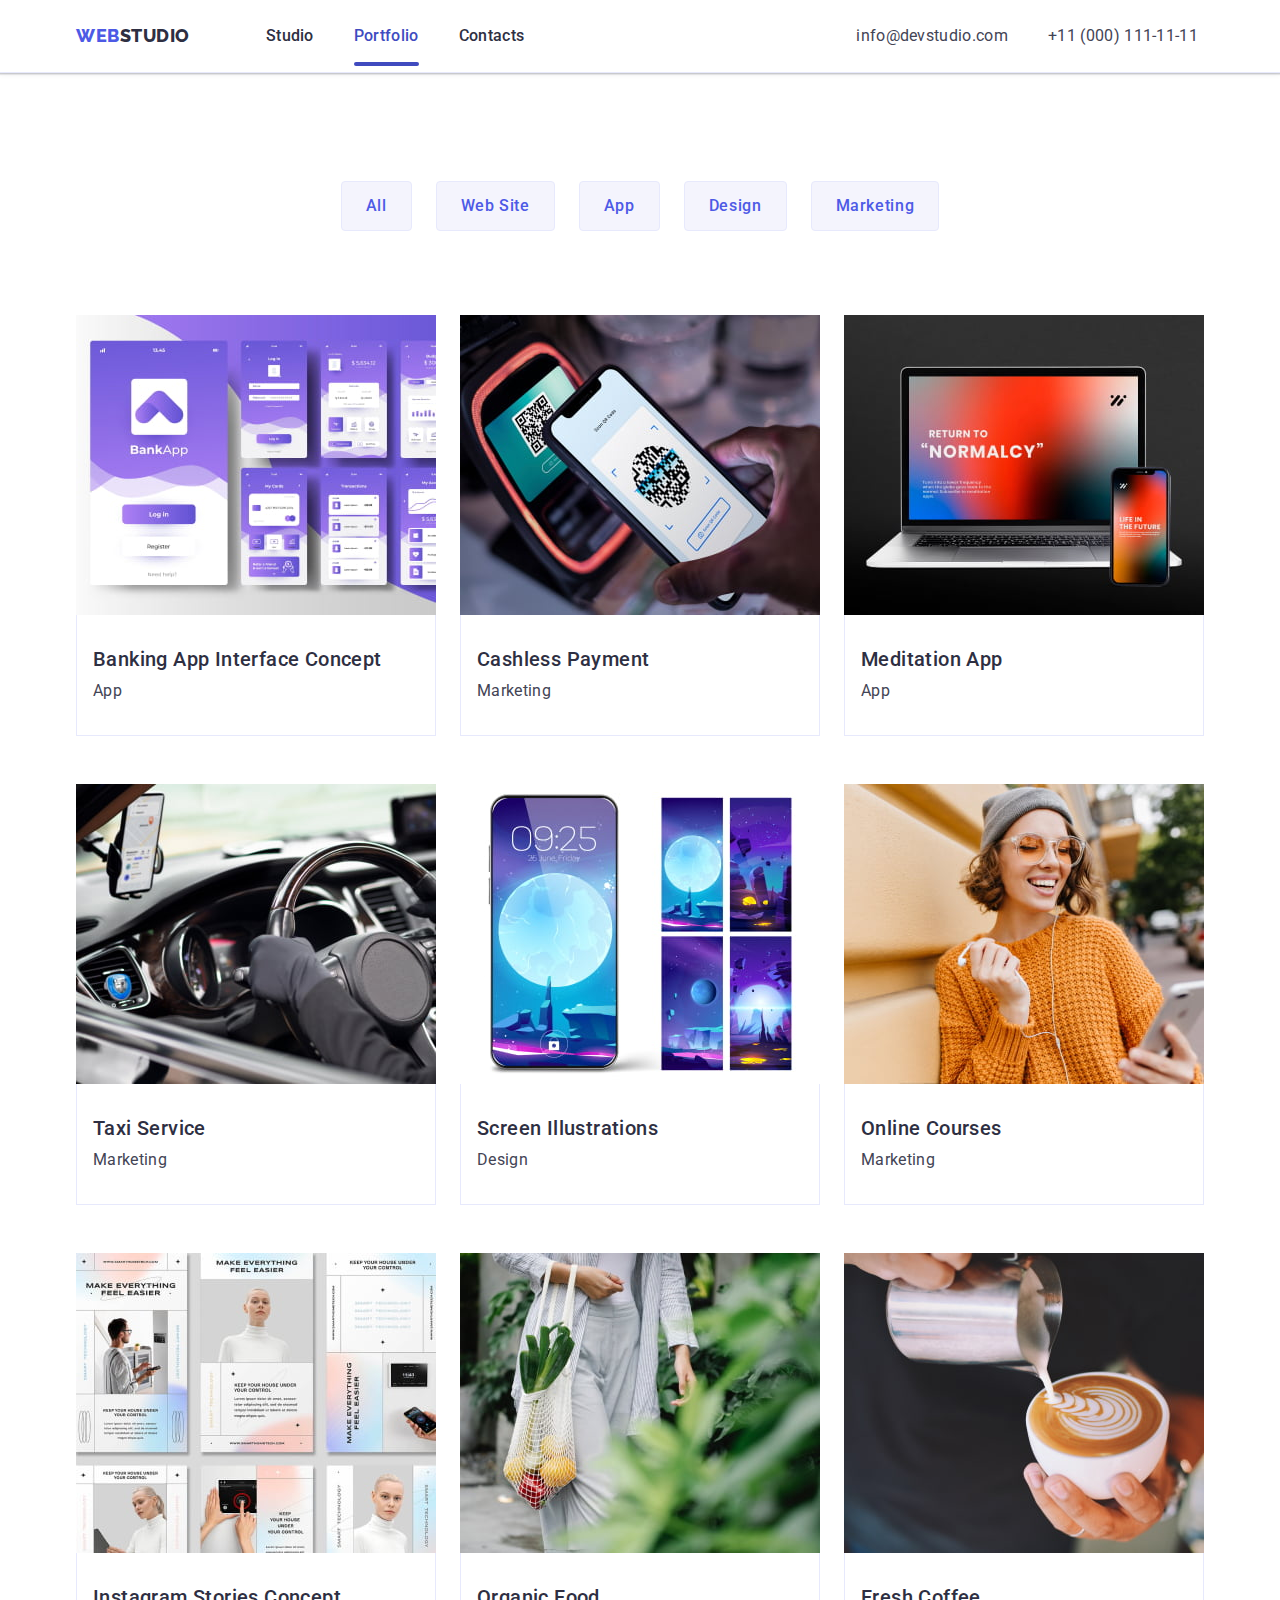
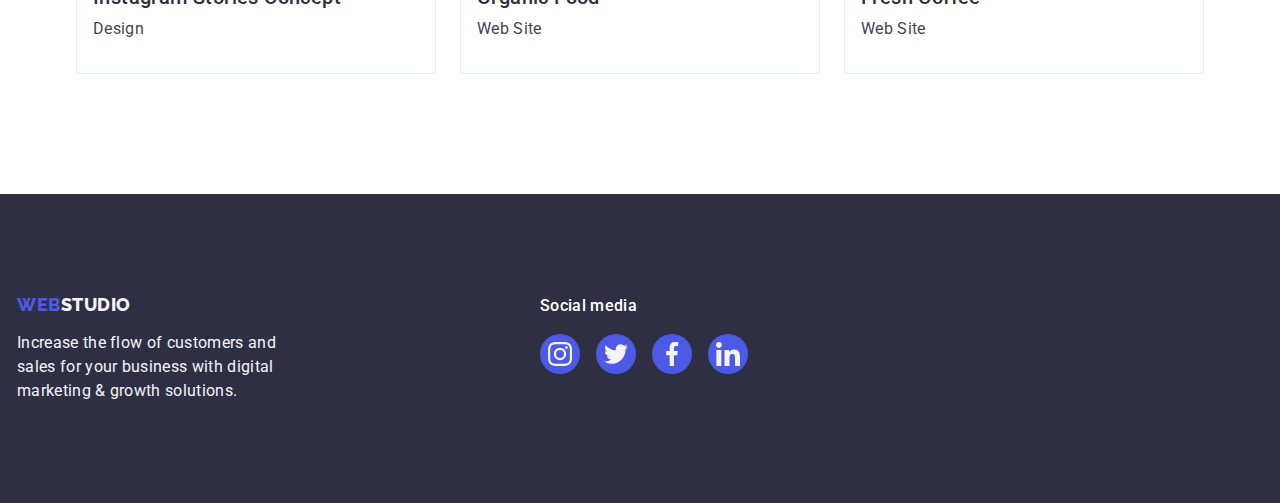
==== portfolio.html @ 09e92804 "Initial commit" ====
<!DOCTYPE html>
<html lang="en">
<head>
    <meta charset="UTF-8">
    <meta name="viewport" content="width=device-width, initial-scale=1.0">
    <meta name="viewport" content="width=<device-width>, initial-scale=1.0">
    <meta name="description" content="Portfolio" />
    <title>Web Studio</title>
    <!--Fonts-->
    <link rel="preconnect" href="https://fonts.googleapis.com">
    <link rel="preconnect" href="https://fonts.gstatic.com" crossorigin>
    <link
        href="https://fonts.googleapis.com/css2?family=Montserrat:wght@400;600&family=Raleway:wght@800&family=Roboto:wght@400;500;700;900&display=swap"
        rel="stylesheet" />
        <!--Normalize-->
        <link rel="stylesheet" href="https://cdnjs.cloudflare.com/ajax/libs/modern-normalize/2.0.0/modern-normalize.min.css" />
        <!--Custom styles-->
    <link rel="stylesheet" href="./css/styles.css" />
</head>
<body class="body">
    <div class="page-container">
        <header class="header">
            <div class="header-container container">
                <nav class="header-nav">
                    <a href="./index.html" class="logo link">Web<span class="studio">Studio</span></a>
                    <ul class="list header-link">
                        <li>
                            <a href="./index.html" class="nav-link link">Studio</a>
                        </li>
                        <li>
                            <a href="./portfolio.html" class="nav-link link active current">Portfolio</a>
                        </li>
                        <li>
                            <a href="" class="nav-link link">Contacts</a>
                        </li>
                    </ul>
                </nav>
                <address class="address">
                    <ul class="header-address list">
                        <li>
                            <a href="mailto:info@devstudio.com" class="address-link link">info@devstudio.com</a>
                        </li>
                        <li>
                            <a href="tel:+110001111111" class="address-link link">+11 (000) 111-11-11</a>
                        </li>
                    </ul>
                </address>
            </div>
        </header>
        <main>
            <!--Portfolio page-->
            <section class="portfolio-section">
                <div class="container">
                    <h1 class="visually-hidden">Portfolio page</h1>
                    <ul class="list prt-btn">
                        <li class="portfolio-btn-li">
                            <button type="button" class="portfolio-btn">All</button>
                        </li>
                        <li class="portfolio-btn-li">
                            <button type="button" class="portfolio-btn">Web Site</button>
                        </li>
                        <li class="portfolio-btn-li">
                            <button type="button" class="portfolio-btn">App</button>
                        </li>
                        <li class="portfolio-btn-li">
                            <button type="button" class="portfolio-btn">Design</button>
                        </li>
                        <li class="portfolio-btn-li">
                            <button type="button" class="portfolio-btn">Marketing</button>
                        </li>
                    </ul>
                    <!--Row 1-->
                    <ul class="list card">
                        <li class="card-li">
                            <a href="" class="link card-link">
                                <div class="box">
                                    <img src="./images/page-2/img-1.jpg" alt="App's interface" width="360" height="300" />
                                    <p class="overlay overlay-text">
                                            14 Stylish and User-Friendly App Design Concepts · Task Manager App · Calorie Tracker App ·
                                            Exotic Fruit
                                            Ecommerce App ·
                                            Cloud Storage App</p>
                                </div>
                                <div class="container-portfolio">
                                    <h2 class="general-section-title app-title">Banking App Interface Concept</h2>
                                    <p class="section-text">App</p>
                                </div>
                            </a>
                        </li>
                        <li class="card-li">
                            <a href="" class="link card-link">
                                <div class="box">
                                    <img class="overlay-card" src="./images/page-2/img-2.jpg" alt="Phone payment" width="360" height="300" />
                                    <p class="overlay overlay-text">
                                        14 Stylish and User-Friendly App Design Concepts · Task Manager App · Calorie Tracker App ·
                                        Exotic Fruit
                                        Ecommerce App ·
                                        Cloud Storage App</p>
                                </div>
                                <div class="container-portfolio">
                                    <h2 class="general-section-title app-title">Cashless Payment</h2>
                                    <p class="section-text">Marketing</p>
                                </div>
                            </a>
                        </li>
                        <li class="card-li">
                            <a href="" class="link card-link">
                                <div class="box">
                                    <img src="./images/page-2/img-3.jpg" alt="Laptop and phone" width="360" height="300" />
                                    <p class="overlay overlay-text">
                                        14 Stylish and User-Friendly App Design Concepts · Task Manager App · Calorie Tracker App ·
                                        Exotic Fruit
                                        Ecommerce App ·
                                        Cloud Storage App</p>
                                </div>
                                <div class="container-portfolio">
                                    <h2 class="general-section-title app-title">Meditation App</h2>
                                    <p class="section-text">App</p>
                                </div>
                            </a>
                        </li>
                        <!--Row 2-->
                        <li class="card-li">
                            <a href="" class="link card-link">
                                <div class="box">
                                    <img src="./images/page-2/img-4.jpg" alt="Vehicle interior" width="360" height="300" />
                                    <p class="overlay overlay-text">
                                        14 Stylish and User-Friendly App Design Concepts · Task Manager App · Calorie Tracker App ·
                                        Exotic Fruit
                                        Ecommerce App ·
                                        Cloud Storage App</p>
                                </div>
                                <div class="container-portfolio">
                                    <h2 class="general-section-title app-title">Taxi Service</h2>
                                    <p class="section-text">Marketing</p>
                                </div>
                            </a>
                        </li>
                        <li class="card-li">
                            <a href="" class="link card-link">
                                <div class="box">
                                    <img src="./images/page-2/img-5.jpg" alt="Different illustrations in the phone" width="360" height="300" />
                                    <p class="overlay overlay-text">
                                        14 Stylish and User-Friendly App Design Concepts · Task Manager App · Calorie Tracker App ·
                                        Exotic Fruit
                                        Ecommerce App ·
                                        Cloud Storage App</p>
                                </div>
                                <div class="container-portfolio">
                                    <h2 class="general-section-title app-title">Screen Illustrations</h2>
                                    <p class="section-text">Design</p>
                                </div>
                            </a>
                        </li>
                        <li class="card-li">
                            <a href="" class="link card-link">
                                <div class="box">
                                    <img src="./images/page-2/img-6.jpg" alt="The girl in headphones" width="360" height="300" />
                                    <p class="overlay overlay-text">
                                        14 Stylish and User-Friendly App Design Concepts · Task Manager App · Calorie Tracker App ·
                                        Exotic Fruit
                                        Ecommerce App ·
                                        Cloud Storage App</p>
                                </div>
                                <div class="container-portfolio">
                                    <h2 class="general-section-title app-title">Online Courses</h2>
                                    <p class="section-text">Marketing</p>
                                </div>
                            </a>
                        </li>
                        <!--Row 3-->
                        <li class="card-li">
                            <a href="" class="link card-link">
                                <div class="box">
                                    <img src="./images/page-2/img-7.jpg" alt="Different layouts" width="360" height="300" />
                                    <p class="overlay overlay-text">
                                        14 Stylish and User-Friendly App Design Concepts · Task Manager App · Calorie Tracker App ·
                                        Exotic Fruit
                                        Ecommerce App ·
                                        Cloud Storage App</p>
                                </div>
                                <div class="container-portfolio">
                                    <h2 class="general-section-title app-title">Instagram Stories Concept</h2>
                                    <p class="section-text">Design</p>
                                </div>
                            </a>
                        </li>
                        <li class="card-li">
                            <a href="" class="link card-link">
                                <div class="box">
                                    <img src="./images/page-2/img-8.jpg" alt="The person with a bag  of fruits and vegetables" width="360" height="300" />
                                    <p class="overlay overlay-text">
                                        14 Stylish and User-Friendly App Design Concepts · Task Manager App · Calorie Tracker App ·
                                        Exotic Fruit
                                        Ecommerce App ·
                                        Cloud Storage App</p>
                                </div>
                                <div class="container-portfolio">
                                    <h2 class="general-section-title app-title">Organic Food</h2>
                                    <p class="section-text">Web Site</p>
                                </div>
                            </a>
                        </li>
                        <li class="card-li">
                            <a href="" class="link card-link">
                                <div class="box">
                                    <img src="./images/page-2/img-9.jpg" alt="Barista is making coffee" width="360" height="300" />
                                    <p class="overlay overlay-text">
                                        14 Stylish and User-Friendly App Design Concepts · Task Manager App · Calorie Tracker App ·
                                        Exotic Fruit
                                        Ecommerce App ·
                                        Cloud Storage App</p>
                                </div>
                                <div class="container-portfolio">
                                    <h2 class="general-section-title app-title">Fresh Coffee</h2>
                                    <p class="section-text">Web Site</p>
                                </div>
                            </a>
                        </li>
                    </ul>
                </div>
            </section>
        </main>
        <footer class="footer">
            <div class="footer-container container">
                <div class="footer-logo-text">
                    <a href="./index.html" class="logo link footer-link">Web<span class="studio-down">Studio</span></a>
                    <p class="footer-paragraph">
                        Increase the flow of customers and sales for your business with digital marketing & growth solutions.
                    </p>
                </div>
                <div class="footer-icons-container container">
                    <p class="footer-subtitle">Social media</p>
                    <ul class="footer-social-icons">
                        <li class="footer-icon-li">
                            <a class="footer-icon-link link" href="">
                                <svg class="footer-svg" width="24" height="24">
                                    <use href="./images/icons.svg#icon-instagram"></use>
                                </svg>
                            </a>
                        </li>
                        <li class="footer-icon-li">
                            <a class="footer-icon-link link" href="">
                                <svg class="footer-svg" width="24" height="24">
                                    <use href="./images/icons.svg#icon-twitter"></use>
                                </svg>
                            </a>
                        </li>
                        <li class="footer-icon-li">
                            <a class="footer-icon-link link" href="">
                                <svg class="footer-svg" width="24" height="24">
                                    <use href="./images/icons.svg#icon-facebook"></use>
                                </svg>
                            </a>
                        </li>
                        <li class="footer-icon-li">
                            <a class="footer-icon-link link" href="">
                                <svg class="footer-svg" width="24" height="24">
                                    <use href="./images/icons.svg#icon-linkedin"></use>
                                </svg>
                            </a>
                        </li>
                    </ul>
                </div>
            </div>
        </footer>
    </div>
</body>
</html>
---- css/styles.css ----
*,
*::before,
*::after {
    box-sizing: border-box;
}

:root {
    --main-dark-cl: #434455;
    --main-logo-cl: #4D5AE5;
    --logo-up-nav-cl: #2E2F42;
    --logo-down-cl: #F4F4FD;
    --active-link-cl: #404BBF;
    --main-background-cl: #FFFFFF;
    --border-clr: #E7E9FC;
    --shadow-cl: rgba(0, 0, 0, 0.15);
    --main-grey-cl: #8E8F99;
    --green-blue-cl: #31d0aa;
    --add-white-cl: #FCFCFC;
    }

body {
    background-color: var(--main-background-cl);
    color: var(--main-dark-cl);
    font-family: 'Roboto', sans-serif;
}

h1,
h2,
h3,
h4,
h5,
h6,
p {
    margin: 0;
}

ul,
ol {
    list-style: none;
    margin: 0;
    padding: 0;
}

a {
    color: currentColor;
    text-decoration: none;
}

button {
    font-family: inherit;
    cursor: pointer;
    font-weight: 500;
    font-size: 16px;
    line-height: 1.5;
    letter-spacing: 0.04em;
}

h3 {
    font-style: normal;
    font-weight: 500;
    font-size: 20px;
    line-height: 1.2;
    letter-spacing: 0.02em;
}

main {
    flex-grow: 1;
}

img {
    display: block;
}

.visually-hidden {
    position: absolute;
    width: 1px;
    height: 1px;
    margin: -1px;
    border: 0;
    padding: 0;

    white-space: nowrap;
    clip-path: inset(100%);
    clip: rect(0 0 0 0);
    overflow: hidden;
}

.header {
    border-bottom: 1px solid var(--border-clr);
    box-shadow: 0px 2px 1px rgba(46, 47, 66, 0.08), 0px 1px 1px rgba(46, 47, 66, 0.16), 0px 1px 6px rgba(46, 47, 66, 0.08);
}

.container {
    width: 1158px;
    margin: 0 auto;
    padding: 0 15px;
}

.header-container {
    display: flex;
}

.header-nav {
    display: flex;
    align-items: center;
    justify-content: center;
    flex-shrink: 0;
}

.header-link {
    display: flex;
    align-items: center;
    gap: 40px; 
    margin-right: 332px;
}

.header-address {
    display: flex;
    align-items: center;
    gap: 40px;
    padding-top: 24px;
    padding-bottom: 24px;
}

.logo {
    display: flex;
    align-items: center;
    margin-right: 76px;
    padding: 24px 0;

    font-family: 'Raleway', sans-serif;
    font-weight: 800;
    font-size: 18px;
    line-height: 1.17;
    letter-spacing: 0.03em;
    text-transform: uppercase;
    color: var(--main-logo-cl);
}

.link {
    text-decoration: none;
}

.studio {
    color: var(--logo-up-nav-cl);
}

.studio-down {
    color: var(--logo-down-cl);
}

.nav-link {
    position: relative;
    padding: 24px 0;
    font-weight: 500;
    line-height: 1.5;
    letter-spacing: 0.02em;
    color: var(--logo-up-nav-cl);
    text-transform: none;
    transition: color 250ms cubic-bezier(0.4, 0, 0.2, 1);
}

.nav-link:hover,
.nav-link:focus {
    color: var(--active-link-cl);
}

.nav-link.active::after {
    content: '';
    border-radius: 2px;
    background-color: var(--active-link-cl);
    position: absolute;
    top: 60px;
    left: 0;
    display: block;
    width: 100%;
    height: 4px;
    bottom: -1px;
}

.current {
    color: var(--active-link-cl);
}

.list {
    list-style: none;
}

.address {
    font-style: normal;
    color: currentColor;
}

.address-link {
    font-size: 16px;
    line-height: 1.5;
    letter-spacing: 0.02em;
    color: var(--main-dark-cl);
    transition: color 250ms cubic-bezier(0.4, 0, 0.2, 1);
}

.address-link:hover,
.address-link:focus {
    color: var(--active-link-cl);
}

.header-list {

}

.hero-container {
    flex-shrink: 0;
    padding: 188px 0;
    margin-left: auto;
    margin-right: auto;
}

.hero-section {
    background-image: linear-gradient(rgba(46, 47, 66, 0.7), rgba(46, 47, 66, 0.7)),
            url(../images/bg-hero.jpg);
    background-repeat: no-repeat;
    background-size: cover;
    background-position: center;
    background-color: var(--logo-up-nav-cl);
    color: var(--main-background-cl);
    max-width: 1440px;
    height: 600px;
}

.hero-title {
    max-width: 496px;
    margin: 0 auto;
    margin-bottom: 48px;

    font-weight: 700;
    font-size: 56px;
    line-height: 1.07;
    letter-spacing: 0.02em;
    text-align: center;
}

.hero-btn {
    display: block;
    padding: 16px 32px;
    align-items: flex-start;
    gap: 10px;
    margin: 0 auto;
    min-width: 169px;
    height: 56px;
    border: none;

    background-color: var(--main-logo-cl);
    color: var(--main-background-cl);
    border-radius: 4px;
    box-shadow: 0px 4px 4px 0px var(--shadow-cl);

    transition: background-color 250ms cubic-bezier(0.4, 0, 0.2, 1);
}

.hero-btn:hover,
.hero-btn:focus {
    background: var(--active-link-cl);
}

.section {
    padding-top: 120px;
    padding-bottom: 120px;
}



.section-features {
    display: flex;
    align-items: flex-start;
    gap: 24px;
    flex-basis: calc((100% - 3 * 24px) / 4);
}

.features-section {
    padding: 120px 0;
}

.features-li {
    width: calc((100% - 72px) / 4);
}

.features-section-icons {
    display: flex;
    align-items: center;
    justify-content: center;
    height: 112px;
    background-color: var(--logo-down-cl);
    border-radius: 4px;
    margin-bottom: 8px;
    padding: 24px 100px;
    width: 264px;
    flex-shrink: 0;
    gap: 24px;
}

.general-section-title {
    font-style: normal;
    font-weight: 500;
    font-size: 20px;
    line-height: 1.2;
    letter-spacing: 0.02em;
    color: var(--logo-up-nav-cl);
    margin-bottom: 8px;
}

.section-text {
    font-size: 16px;
    line-height: 1.5;
    letter-spacing: 0.02em;
    color: var(--main-dark-cl);
}

.main-what-section {
    padding-bottom: 120px;
}

.section-what-title {
    font-style: normal;
    font-weight: 700;
    font-size: 36px;
    line-height: 1.11;
    letter-spacing: 0.02em;
    text-transform: capitalize;
    color: var(--logo-up-nav-cl);
    text-align: center;
    margin-bottom: 72px;
}

.section-what {
    display: flex;
    align-items: flex-start;
    gap: 24px;
    padding-bottom: 0;
    padding-top: 0;
}

.what-li {
    width: calc((100% - 48px) / 3);
}

.container-team {
    padding: 32px 16px;
    border-radius: 0px 0px 4px 4px;
    background: var(--main-background-cl);
    padding: 32px 0;
}

.team-section {
    display: flex;
    justify-content: center;
    align-items: center;
    gap: 24px;
    text-align: center;
    padding-top: 0;
}

.section-team {
    background-color: var(--logo-down-cl);
    padding: 120px 0;
}

.section-team-title {
    margin-bottom: 72px;
    padding-bottom: 0;

    font-style: normal;
    font-weight: 700;
    font-size: 36px;
    line-height: 1.11;
    letter-spacing: 0.02em;
    text-transform: capitalize;
    color: var(--logo-up-nav-cl);
    text-align: center;
}

.team-li {
    border-radius: 0px 0px 4px 4px;
    box-shadow: 0px 1px 6px rgba(46, 47, 66, 0.08),
        0px 1px 1px rgba(46, 47, 66, 0.16),
        0px 2px 1px rgba(46, 47, 66, 0.08);
}

.team-back {
    background-color: var(--main-background-cl);
}

.worker-title {
    text-align: center;
    margin-bottom: 8px;
}

.team-text {
    text-align: center;
}

.team-icon {
    width: 40px;
    height: 40px;
}

.team-icon-svg {
    fill: var(--logo-down-cl);
}

.team-icons-list {
    display: flex;
    justify-content: center;
    gap: 24px;
}

.team-icon-link {
    display: flex;
    flex-wrap: nowrap;
    align-items: center;
    justify-content: center;
    border-radius: 50%;
    background-color: var(--main-logo-cl);
    width: 100%;
    height: 100%;
    margin-top: 8px;
    gap: 24px;

    transition: background-color 250ms cubic-bezier(0.4, 0, 0.2, 1);
}

.team-icon-link:hover,
.team-icon-link:focus {
    background-color: var(--active-link-cl);
}

.section-customers {
    display: flex;
    justify-content: center;
    align-items: center;
    gap: 24px;
    fill: var(--main-grey-cl);
}

.customers-title {
    font-style: normal;
    font-weight: 700;
    font-size: 36px;
    line-height: 1.11;
    letter-spacing: 0.02em;
    color: var(--logo-up-nav-cl);
    text-align: center;
    margin-bottom: 72px;
}

.customer-li {
    transition: border-color 250ms cubic-bezier(0.4, 0, 0.2, 1), color 250ms cubic-bezier(0.4, 0, 0.2, 1);
}

.customers-icons {
    fill: currentColor;
}

.customer-icon-box {
    display: flex;
    justify-content: center;
    align-items: center;
    fill: var(--main-grey-cl);
    color: var(--main-grey-cl);
    transition: border-color 250ms cubic-bezier(0.4, 0, 0.2, 1), color 250ms cubic-bezier(0.4, 0, 0.2, 1);
    width: 100%;
    height: 100%;
    border: 1px solid var(--main-grey-cl);
    border-radius: 4px;
    width: 168px;
    height: 88px;
    padding: 32px 16px;
}

.customer-icon-box:hover,
.customer-icon-box:focus {
    border-color: var(--active-link-cl);
    fill: var(--active-link-cl);
    color: var(--active-link-cl);
}

.customer-icon-box:hover .customers-icons {
    fill: var(--active-link-cl);
    color: var(--active-link-cl);
}

.portfolio-section {
    padding-top: 96px;
    padding-bottom: 120px;
}

.prt-btn {
    display: flex;
    padding: 12px 24px;
    justify-content: center;
    align-items: center;
    border-radius: 4px;
    gap: 24px;
    margin-bottom: 72px;
    
}

.card {
    display: flex;
    flex-wrap: wrap;
    column-gap: 24px;
    row-gap: 48px;
    min-width: 360px;
    min-height: 420px;
    padding-bottom: 0px;
    align-items: flex-start;
    flex-shrink: 0;
    background: var(--main-background-cl);
}

.card-link {
    display: block;
    transition: box-shadow 250ms cubic-bezier(0.4, 0, 0.2, 1);
}

.card-link:hover,
.card-link:focus {
    box-shadow: 0px 1px 6px rgba(46, 47, 66, 0.08), 0px 1px 1px rgba(46, 47, 66, 0.16), 0px 2px 1px rgba(46, 47, 66, 0.08);
    transform: translateY(0%);
}

.card-li {
    width: calc((100% - 48px) / 3);
    transition: border 250ms cubic-bezier(0.4, 0, 0.2, 1), background-color 250ms cubic-bezier(0.4, 0, 0.2, 1), box-shadow 250ms cubic-bezier(0.4, 0, 0.2, 1);
    position: relative;
}

.card-li:hover,
.card-li:focus {
    border: 1px solid var(--logo-down-cl);
    background-color: var(--main-background-cl);
    box-shadow: 0px 2px 1px 0px rgba(46, 47, 66, 0.08), 0px 1px 1px 0px rgba(46, 47, 66, 0.16), 0px 1px 6px 0px rgba(46, 47, 66, 0.08);
}
.container-portfolio {
    padding: 32px 16px;
    border: 1px solid var(--border-clr);
    border-top: none;
}

.portfolio-btn-li {
}

.portfolio-btn {
    padding: 12px 24px;
    border: 1px solid var(--border-clr);
    border-radius: 4px;

    color: var(--main-logo-cl);
    background-color: var(--logo-down-cl);
    transition: color 250ms cubic-bezier(0.4, 0, 0.2, 1),
            background-color 250ms cubic-bezier(0.4, 0, 0.2, 1),
            border-color 250ms cubic-bezier(0.4, 0, 0.2, 1),
            box-shadow 250ms cubic-bezier(0.4, 0, 0.2, 1);
}

.portfolio-btn:hover,
.portfolio-btn:focus {
    border: 1px solid transparent;
    box-shadow: 0px 3px 1px rgba(0, 0, 0, 0.1), 0px 2px 1px rgba(0, 0, 0, 0.08), 0px 2px 2px rgba(0, 0, 0, 0.12);

    color: var(--main-background-cl);
    background-color: var(--active-link-cl);
}

.app-title {
    margin-bottom: 8px;
}

.footer {
    padding: 100px 0;
    position: relative;

    background-color: var(--logo-up-nav-cl);
    text-align: left;
}

.footer-container {
    display: flex;
    align-items: baseline;
    margin-right: 120px;
}

.footer-logo-text {
    margin-right: 120px;
}

.footer-paragraph {
    display: flex;
    width: 264px;
    flex-direction: column;
    flex-shrink: 0;

    line-height: 1.5;
    letter-spacing: 0.02em;
    color: var(--logo-down-cl);
}

.footer-subtitle {
    position: absolute;
    top: 100px;
    left: 540px;

    color: var(--main-background-cl);
    font-size: 16px;
    font-style: normal;
    font-weight: 500;
    line-height: 1.5;
    letter-spacing: 0.02em;
    margin-bottom: 16px;
}

.footer-link {
    display: inline-block;
    margin-bottom: 16px;
    padding-top: 0;
    padding-bottom: 0;
    margin-right: 0;
}

.footer-social-icons {
    position: absolute;
    top: 140px;
    left: 540px;

    display: flex;
    align-items: center;
    justify-content: center;
    flex-shrink: 0;
    gap: 16px;
    flex-direction: row;
}

.footer-icon-li {
}

.footer-svg {
    fill: var(--logo-down-cl);
}

.footer-icons-container {
    display: flex;
    align-items: center;
    justify-content: center;
    flex-shrink: 0;
    gap: 16px;
    flex-direction: row;
}

.footer-icon-link {
    display: flex;
    align-items: center;
    justify-content: center;
    width: 40px;
    height: 40px;
    background-color: var(--main-logo-cl);
    border-radius: 50%;

    transition: background-color 250ms cubic-bezier(0.4, 0, 0.2, 1);
}

.footer-icon-link:hover,
.footer-icon-link:focus {
    background-color: var(--green-blue-cl);
}

.overlay-card {
    
}

.box {
    position: relative;
    overflow: hidden;
}

.overlay {
    position: absolute;
    top: 0;
    left: 0;
    width: 100%;
    height: 100%;
    background-color: var(--main-logo-cl);

    transform: translateY(100%);
    transition: transform 250ms ease-in-out;
}

.box:hover .overlay, 
.box:focus .overlay {
    transform: translateY(0);
}

.card-link:hover .overlay,
.card-link:focus .overlay {
    transform: translateY(0);
}

.overlay-text {
    position: absolute;
    top: 0;
    padding: 40px 32px;
    color: var(--logo-down-cl); 
    align-items: center;
    font-size: 16px;
    font-style: normal;
    font-weight: 400;
    line-height: 1.5;
    letter-spacing: 0.02em;;
    height: 100%;
    width: 100%;
    transition: transform 250ms cubic-bezier(0.4, 0, 0.2, 1);
}

.backdrop {
    position: fixed;
    top: 0;
    left: 0;
    z-index: 100;

    width: 100%;
    height: 100%;

    background-color: rgba(46, 47, 66, 0.4);
    transition: opacity 250ms cubic-bezier(0.4, 0, 0.2, 1), visibility 250ms cubic-bezier(0.4, 0, 0.2, 1);
}

.is-hidden {
    opacity: 0;
    visibility: hidden;
    pointer-events: none;
}

.backdrop.is-hidden .modal {
    opacity: 0;
    transform: translateX(-50%), translateY(-50%);
}

.modal {
    position: absolute;
    top: 50%;
    left: 50%;
    transform: translate(-50%, -50%) scale(1);

    width: 408px;
    min-height: 584px;
    transition: transform 250ms cubic-bezier(0.4, 0, 0.2, 1);

    border-radius: 4px;
    background-color: var(--add-white-cl);
    box-shadow: 0px 2px 1px 0px rgba(0, 0, 0, 0.20), 0px 1px 3px 0px rgba(0, 0, 0, 0.12), 0px 1px 1px 0px rgba(0, 0, 0, 0.14);
}

.modal-btn {
    display: flex;
    align-items: center;
    justify-content: center;
    position: absolute;
    top: 24px;
    right: 24px;
    border: 1px solid rgba(0, 0, 0, 0.1);
    padding: 0;

    transition: background-color 250ms cubic-bezier(0.4, 0, 0.2, 1), border 250ms cubic-bezier(0.4, 0, 0.2, 1);

    border-radius: 50%;
    width: 24px;
    height: 24px;
    background-color: var(--border-clr);
}

.modal-icon {
    position: absolute;
    transition: fill 250ms cubic-bezier(0.4, 0, 0.2, 1);
}

.modal-btn:hover,
.modal-btn:focus {
    background-color: var(--active-link-cl);
    border: none;
}

.modal-btn:hover .modal-icon,
.modal-btn:focus .modal-icon {
    fill: var(--main-background-cl);
}


.modal-form {
    padding: 72px 24px 24px 24px;
}

.modal-form-desk {
    margin-bottom: 16px;
    width: 360px;
    height: 24px;
    text-align: center;
    color: var(--logo-up-nav-cl);
    font-size: 16px;
    font-weight: 500;
    line-height: 1.5;
    letter-spacing: 0.32px;
}

.modal-form-field {
    display: block;
    margin-bottom: 8px;

    position: relative;
}

.modal-form-label {
    display: block;
    margin-bottom: 4px;
    width: 34px;
    height: 14px;
    color: var(--main-grey-cl);
    font-size: 12px;
    font-style: normal;
    font-weight: 400;
    line-height: 1.16;
    letter-spacing: 0.48px;
}

.modal-form-input {
    width: 360px;
    height: 40px;
    padding-left: 38px;

    outline: transparent;
    border-radius: 4px;
    border: 1px solid rgba(46, 47, 66, 0.40);
    transition: border-color 250ms cubic-bezier(0.4, 0, 0.2, 1);
}

.modal-form-input:focus {
    border-color: var(--main-logo-cl);
}

.modal-form-input:focus + .modal-form-icon {
    fill: var(--main-logo-cl);
}

.modal-form-icon {
    position: absolute;
    left: 16px;
    bottom: 8px;

    fill: var(--logo-up-nav-cl);
}

.user-icon {
    position: absolute;
    left: 16px;
    bottom: 11px;
}

.modal-form-comment {
    width: 360px;
    height: 120px;
    margin-top: 8px;
    padding-top: 8px;
    padding-left: 16px;

    font-size: 12px;
    font-weight: 400;
    line-height: 1.16;
    letter-spacing: 0.48px;

    outline: transparent;
    border-radius: 4px;
    border: 1px solid rgba(46, 47, 66, 0.40);
    resize: none;
}

.modal-form-comment:focus {
    border-color: var(--main-logo-cl);
}



.modal-form-comment::placeholder {
    font-size: 12px;
    font-weight: 400;
    line-height: 1.16;
    letter-spacing: 0.48px;
}

.modal-form-agreement {
    display: flex;
    align-items: center;
    gap: 8px;

    margin-top: 16px;
    margin-bottom: 24px;
}

.modal-form-checkbox {
    width: 16px;
    height: 16px;
}

.modal-form-custom-checkbox {
    display: flex;
    align-items: center;
    justify-content: center;

    border-radius: 2px;
    border: 1px solid rgba(46, 47, 66, 0.40);

    transition: border-color 250ms cubic-bezier(0.4, 0, 0.2, 1), background-color 250ms cubic-bezier(0.4, 0, 0.2, 1);
}

.modal-form-checkbox:checked + .modal-form-custom-checkbox {
    border-color: var(--active-link-cl);
    background-color: var(--active-link-cl);
}

.modal-form-checkbox-icon {
    fill: none;

    opacity: 0;
    transform: scale(0.3);
    transition: opacity 250ms cubic-bezier(0.4, 0, 0.2, 1), transform 250ms cubic-bezier(0.4, 0, 0.2, 1);
}

.modal-form-agreement-desc {
    user-select: none;

    width: 338px;
    color: var(--main-grey-cl);
    font-size: 12px;
    font-weight: 400;
    line-height: 1.16;
    letter-spacing: 0.48px;
}

.modal-form-checkbox:checked+.modal-form-custom-checkbox > .modal-form-checkbox-icon {
    opacity: 1;
    transform: scale(1);

    fill: var(--logo-down-cl);
}

.modal-form-link {
    text-decoration: underline;
    color: var(--main-logo-cl);
}
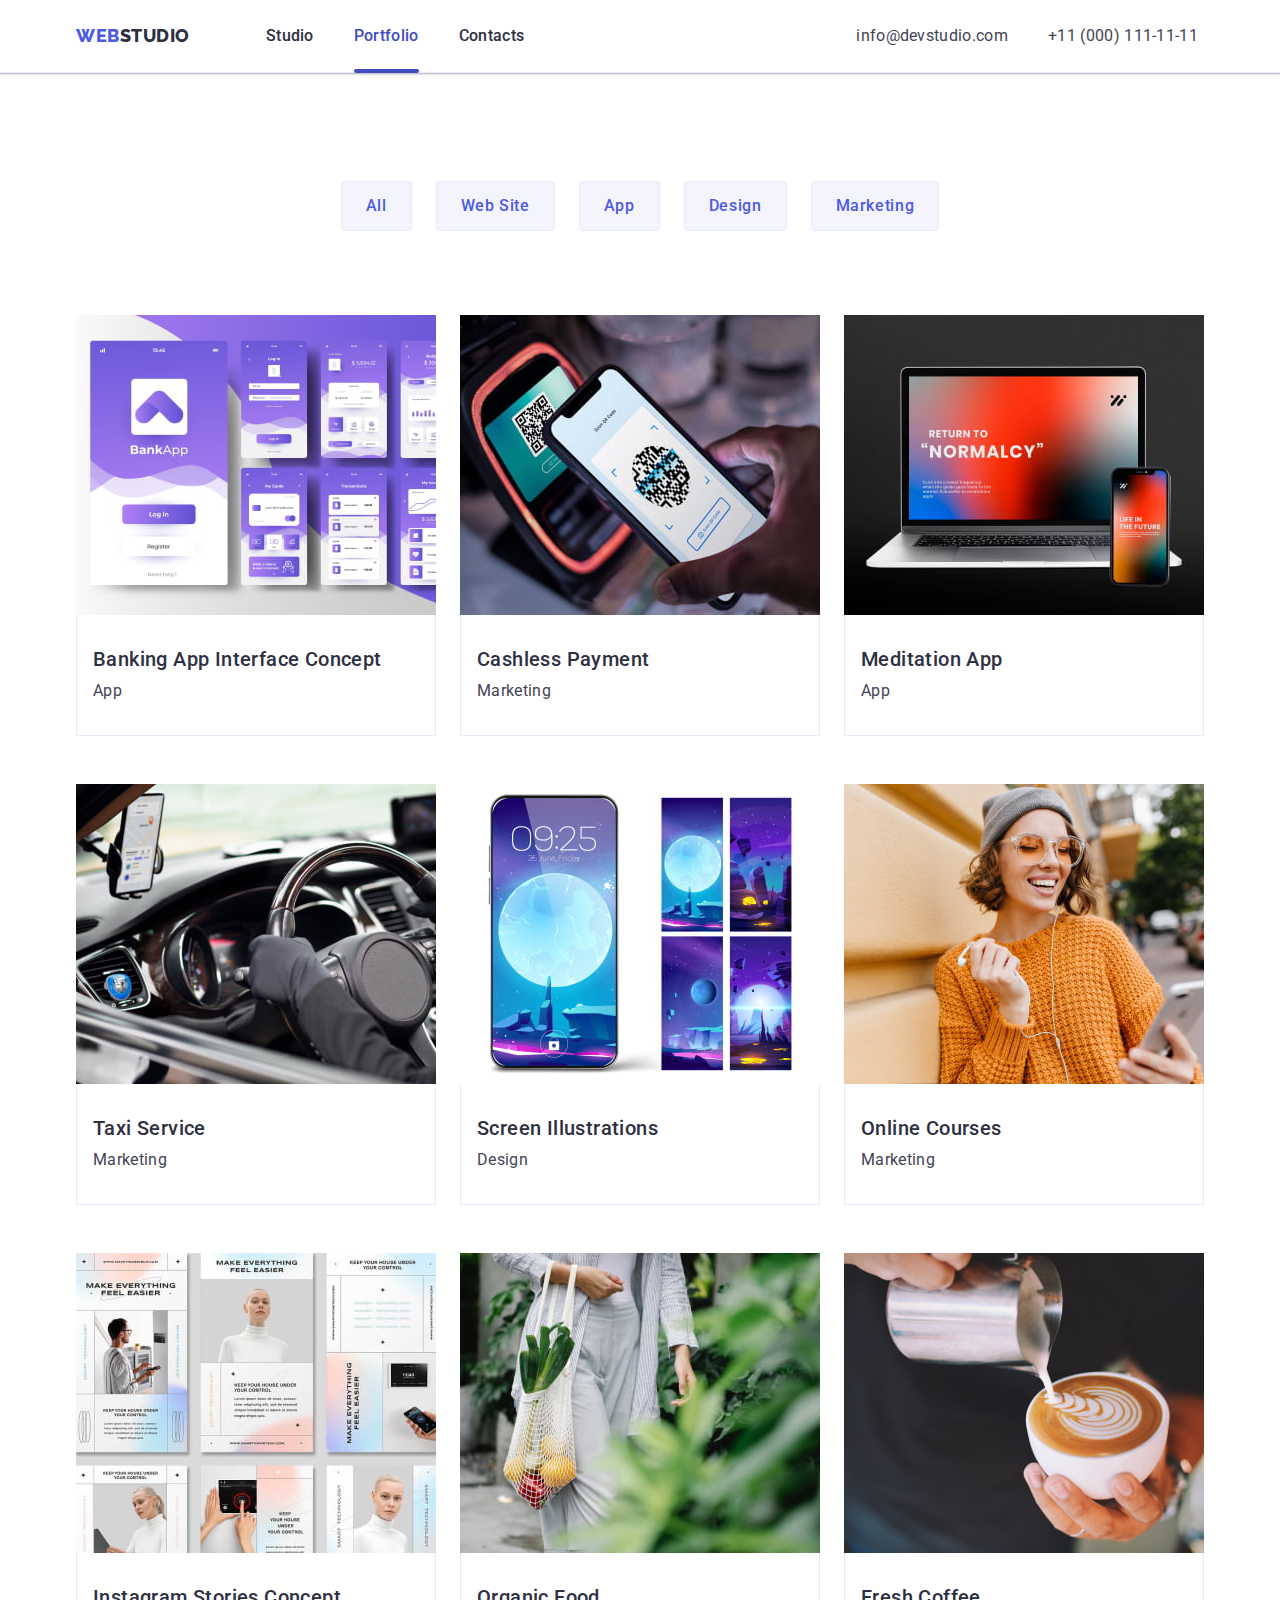
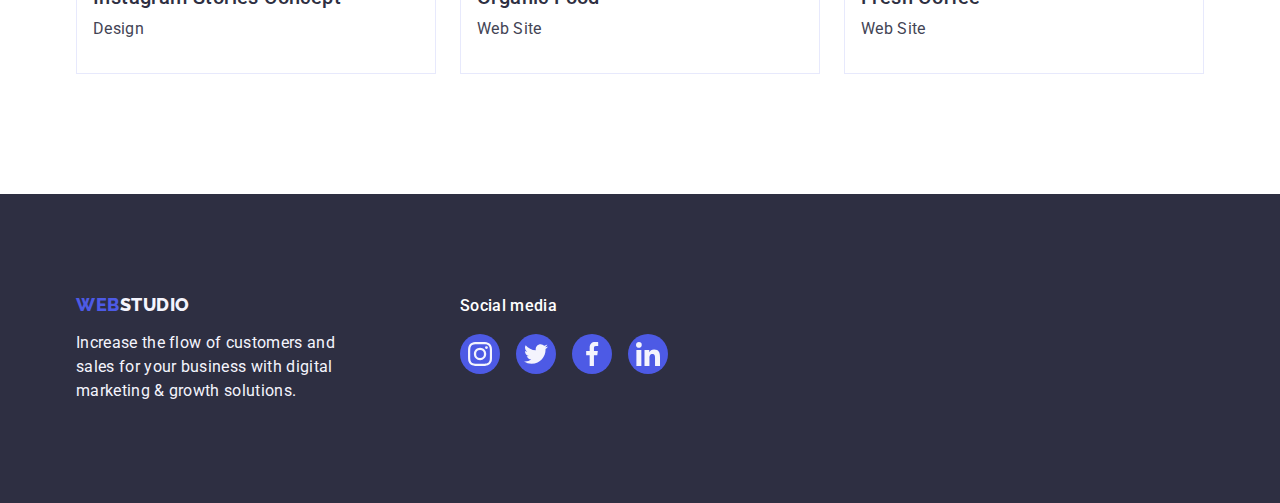
==== commit 0c652daa: "Update" ====
--- a/portfolio.html
+++ b/portfolio.html
@@ -229,7 +229,7 @@
                         Increase the flow of customers and sales for your business with digital marketing & growth solutions.
                     </p>
                 </div>
-                <div class="footer-icons-container container">
+                <div class="footer-icons-container">
                     <p class="footer-subtitle">Social media</p>
                     <ul class="footer-social-icons">
                         <li class="footer-icon-li">
--- a/css/styles.css
+++ b/css/styles.css
@@ -170,12 +170,11 @@
     border-radius: 2px;
     background-color: var(--active-link-cl);
     position: absolute;
-    top: 60px;
     left: 0;
     display: block;
     width: 100%;
     height: 4px;
-    bottom: -1px;
+    bottom: -4px;
 }
 
 .current {
@@ -209,10 +208,10 @@
 }
 
 .hero-container {
+    justify-content: center;
+    align-items: center;
     flex-shrink: 0;
     padding: 188px 0;
-    margin-left: auto;
-    margin-right: auto;
 }
 
 .hero-section {
@@ -534,12 +533,6 @@
     position: relative;
 }
 
-.card-li:hover,
-.card-li:focus {
-    border: 1px solid var(--logo-down-cl);
-    background-color: var(--main-background-cl);
-    box-shadow: 0px 2px 1px 0px rgba(46, 47, 66, 0.08), 0px 1px 1px 0px rgba(46, 47, 66, 0.16), 0px 1px 6px 0px rgba(46, 47, 66, 0.08);
-}
 .container-portfolio {
     padding: 32px 16px;
     border: 1px solid var(--border-clr);
@@ -577,7 +570,6 @@
 
 .footer {
     padding: 100px 0;
-    position: relative;
 
     background-color: var(--logo-up-nav-cl);
     text-align: left;
@@ -586,7 +578,7 @@
 .footer-container {
     display: flex;
     align-items: baseline;
-    margin-right: 120px;
+    
 }
 
 .footer-logo-text {
@@ -605,9 +597,11 @@
 }
 
 .footer-subtitle {
-    position: absolute;
-    top: 100px;
-    left: 540px;
+    display: flex;
+    justify-content: center;
+    align-content: center;
+    min-width: 96px;
+    height: 24px;
 
     color: var(--main-background-cl);
     font-size: 16px;
@@ -623,15 +617,13 @@
     margin-bottom: 16px;
     padding-top: 0;
     padding-bottom: 0;
-    margin-right: 0;
 }
 
 .footer-social-icons {
     position: absolute;
-    top: 140px;
-    left: 540px;
-
-    display: flex;
+
+    display: flex;
+    flex-direction: row;
     align-items: center;
     justify-content: center;
     flex-shrink: 0;
@@ -647,11 +639,9 @@
 }
 
 .footer-icons-container {
-    display: flex;
-    align-items: center;
-    justify-content: center;
-    flex-shrink: 0;
-    gap: 16px;
+    display: inline-block;
+    align-items: center;
+    justify-content: center;
     flex-direction: row;
 }
 
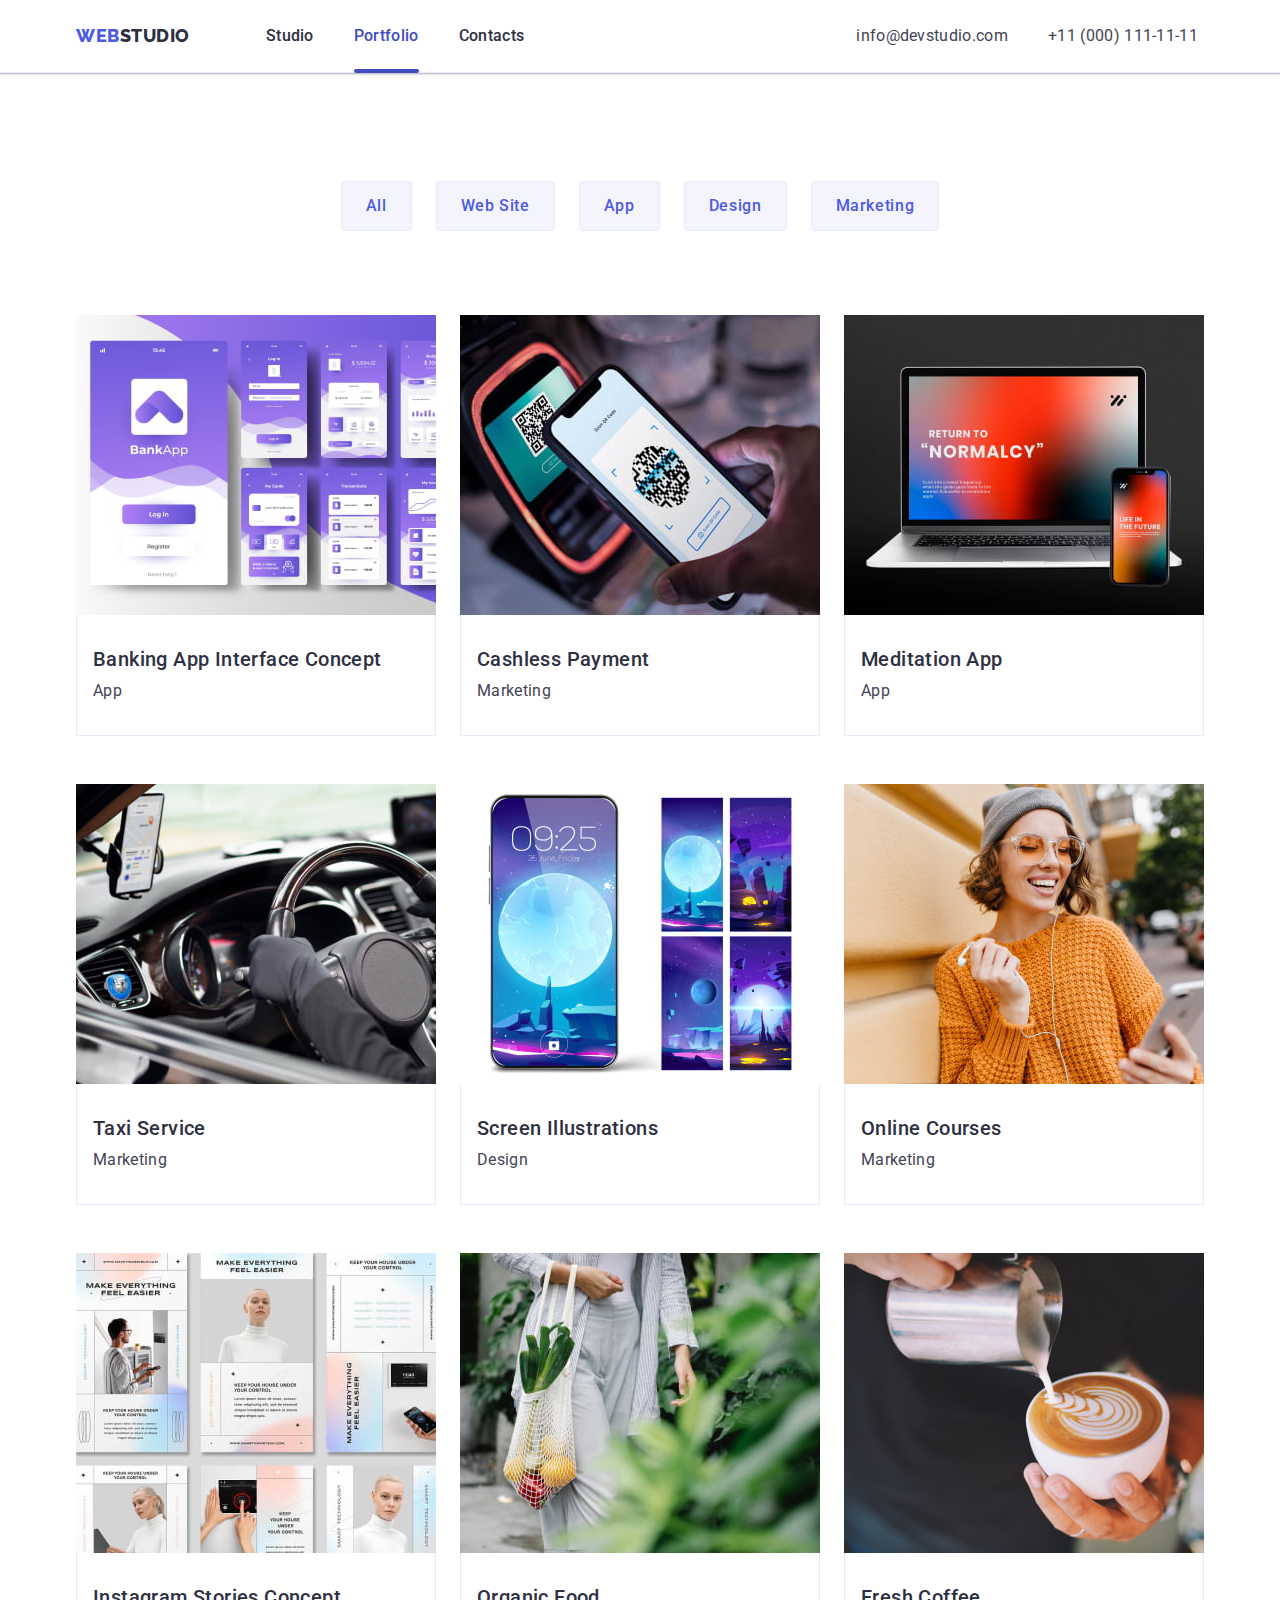
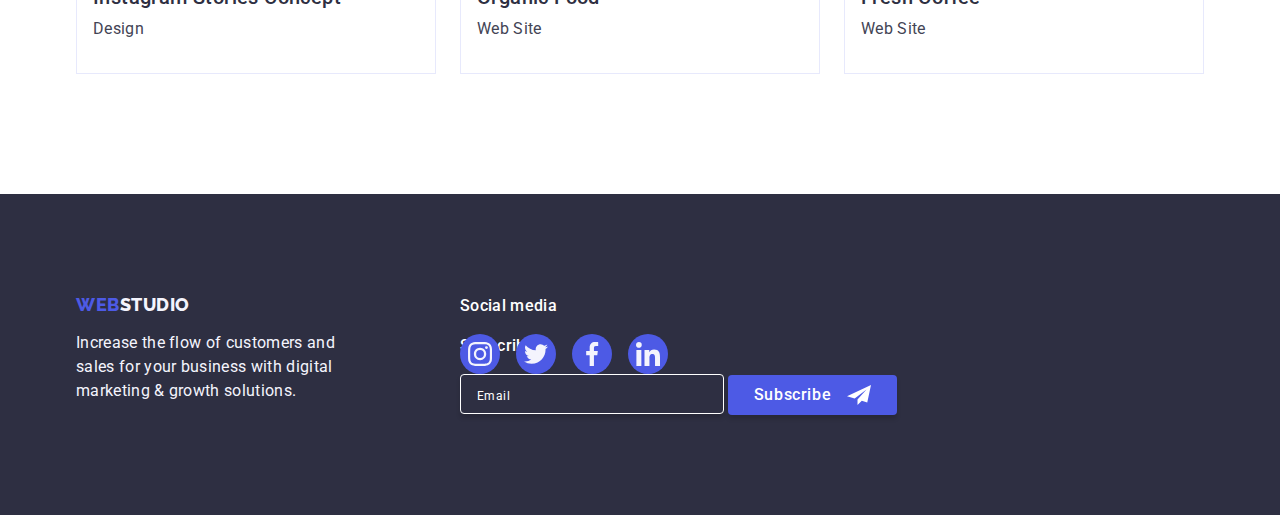
==== commit ea65df41: "Summary html" ====
--- a/portfolio.html
+++ b/portfolio.html
@@ -261,6 +261,17 @@
                             </a>
                         </li>
                     </ul>
+                    <form class="subscribe-form" name="subscribe_form">
+                        <p class="footer-subscribe-desk">Subscribe</p>
+                        <label class="subscribe-form-label">
+                            <input class="subscribe-form-input" type="email" name="user_email" placeholder="Email" />
+                        </label>
+                        <button class="hero-btn subscribe-btn" type="submit">Subscribe
+                            <svg class="subscribe-form-icon" width="24" height="24">
+                                <use href="./images/icons.svg#icon-subscribe"></use>
+                            </svg>
+                        </button>
+                    </form>
                 </div>
             </div>
         </footer>
--- a/css/styles.css
+++ b/css/styles.css
@@ -597,7 +597,7 @@
 }
 
 .footer-subtitle {
-    display: flex;
+    display: inline-block;
     justify-content: center;
     align-content: center;
     min-width: 96px;
@@ -628,7 +628,6 @@
     justify-content: center;
     flex-shrink: 0;
     gap: 16px;
-    flex-direction: row;
 }
 
 .footer-icon-li {
@@ -660,6 +659,68 @@
 .footer-icon-link:hover,
 .footer-icon-link:focus {
     background-color: var(--green-blue-cl);
+}
+
+.subscribe-form {
+}
+
+.subscribe-form-label {
+}
+
+
+.footer-subscribe-desk {
+    min-width: 75px;
+    height: 24px;
+
+    color: var(--main-background-cl);
+    font-size: 16px;
+    font-weight: 500;
+    line-height: 1.5;
+    letter-spacing: 0.32px;
+    margin-bottom: 16px;
+}
+
+.subscribe-form-input {
+    width: 264px;
+    height: 40px;
+    border-radius: 4px;
+    border: 1px solid var(--main-background-cl);
+    box-shadow: 0px 4px 4px 0px rgba(0, 0, 0, 0.15);
+    transform: border-color 250ms cubic-bezier(0.4, 0, 0.2, 1);
+    outline: transparent;
+    background-color: transparent;
+    padding-top: 8px;
+    padding-bottom: 8px;
+    padding-left: 16px;
+}
+
+.subscribe-form-input:focus {
+    border-color: var(--main-logo-cl);
+    color: var(--main-background-cl);
+}
+
+.subscribe-form-input::placeholder {
+    width: 36px;
+    height: 24px;
+    color: var(--main-background-cl);
+    font-size: 12px;
+    font-weight: 400;
+    line-height: 2,0;
+    letter-spacing: 0.48px;
+}
+
+.subscribe-form-icon {
+    fill: var(--main-background-cl);
+}
+
+.subscribe-btn {
+    display: inline-flex;
+    align-items: center;
+    justify-content: center;
+    padding: 8px 24px;
+    width: 165px;
+    height: 40px;
+    gap: 16px;
 }
 
 .overlay-card {
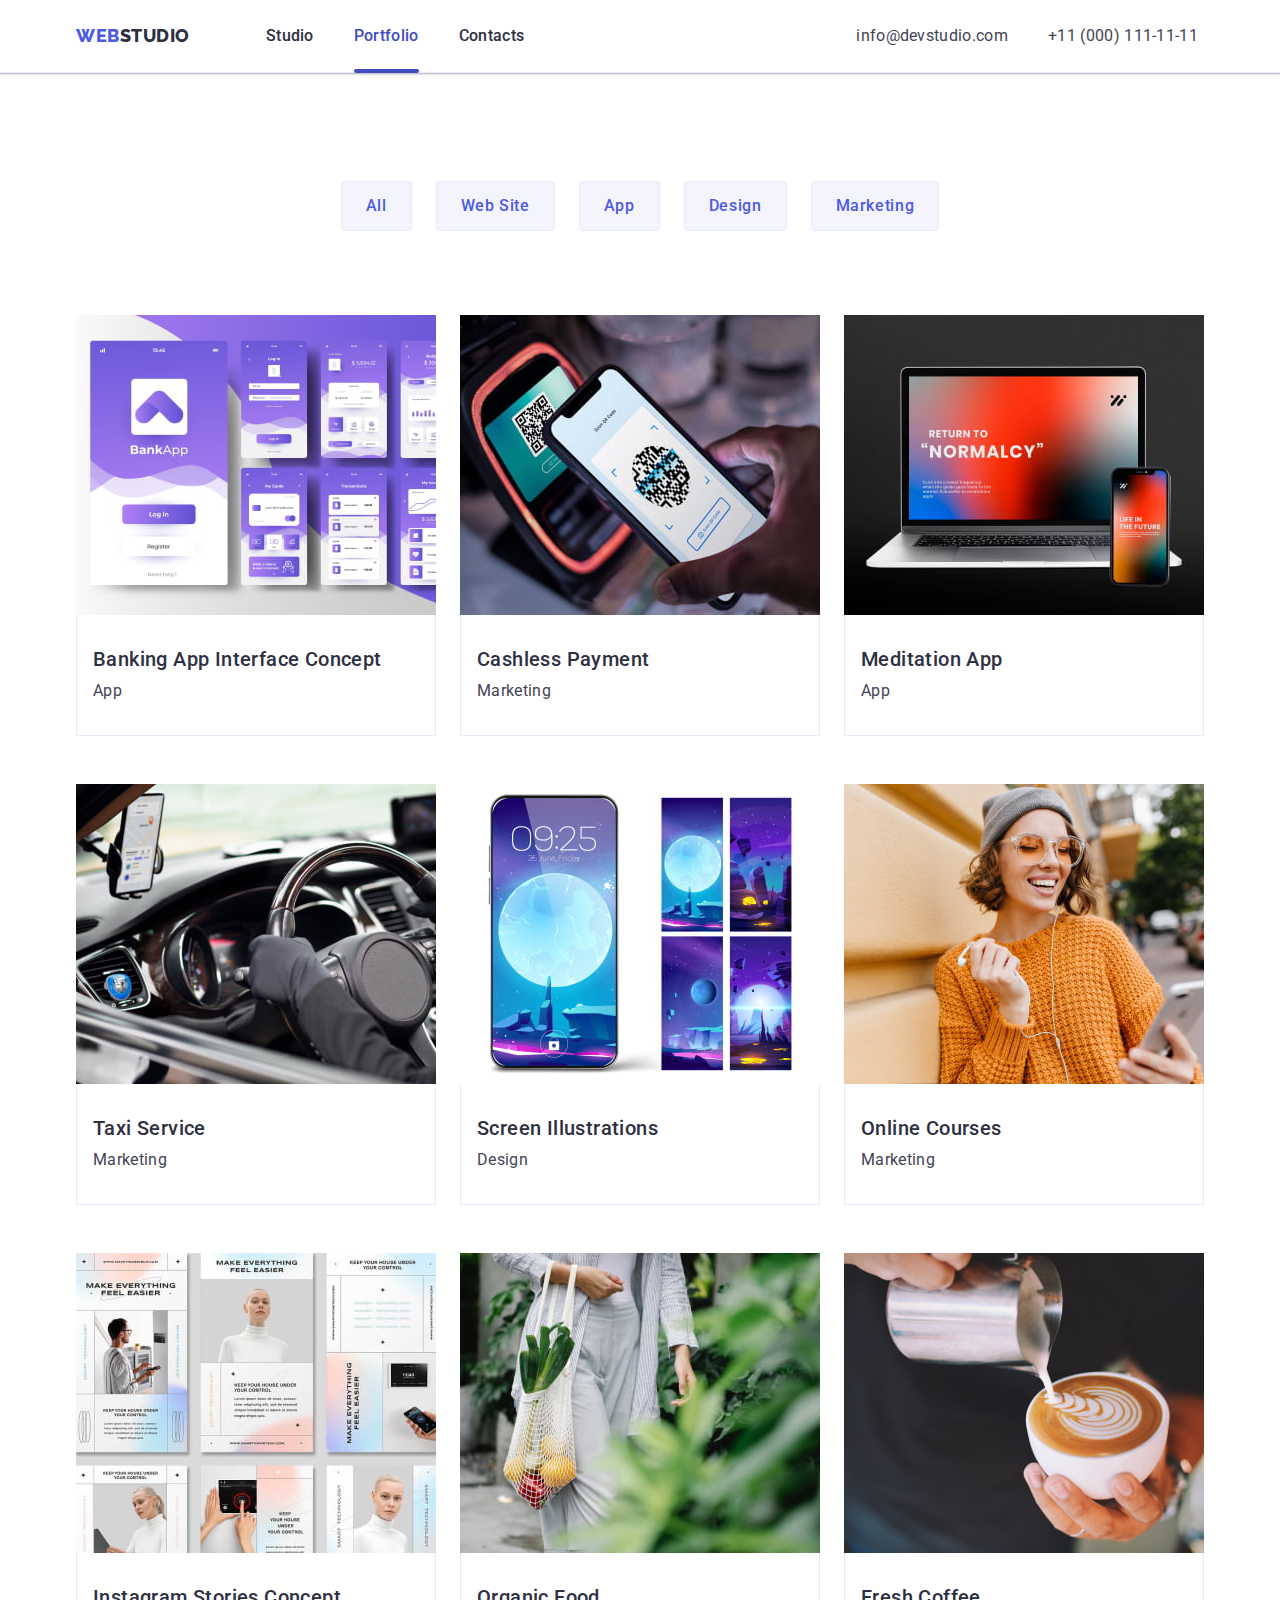
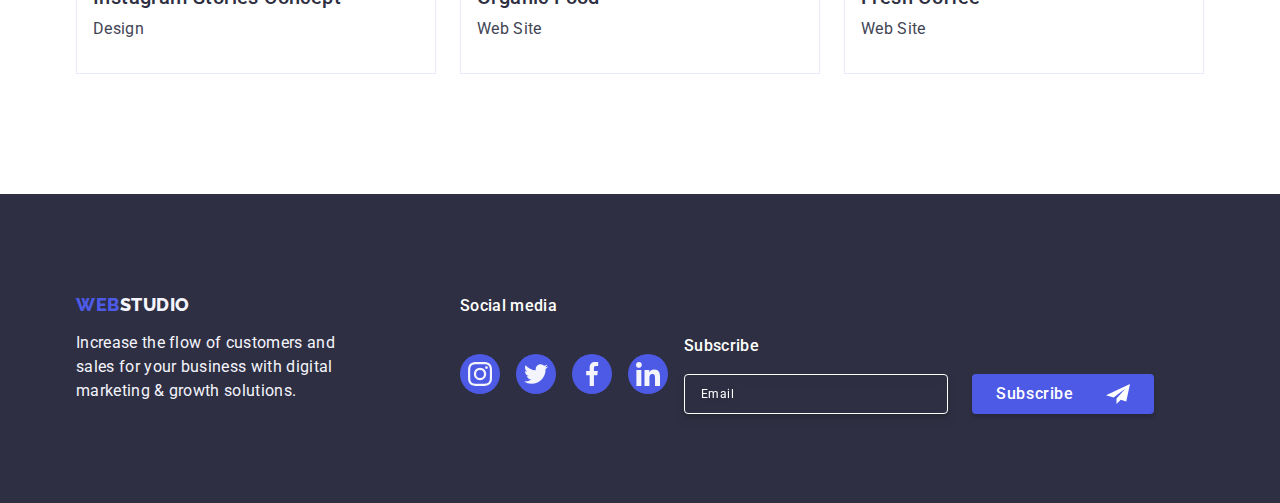
==== commit 7f00058f: "Update styles" ====
--- a/portfolio.html
+++ b/portfolio.html
@@ -260,18 +260,19 @@
                                 </svg>
                             </a>
                         </li>
-                    </ul>
-                    <form class="subscribe-form" name="subscribe_form">
+                    <div>
                         <p class="footer-subscribe-desk">Subscribe</p>
-                        <label class="subscribe-form-label">
-                            <input class="subscribe-form-input" type="email" name="user_email" placeholder="Email" />
-                        </label>
-                        <button class="hero-btn subscribe-btn" type="submit">Subscribe
-                            <svg class="subscribe-form-icon" width="24" height="24">
-                                <use href="./images/icons.svg#icon-subscribe"></use>
-                            </svg>
-                        </button>
-                    </form>
+                        <form class="subscribe-form" name="subscribe_form">
+                            <label class="subscribe-form-label">
+                                <input class="subscribe-form-input" type="email" name="user_email" placeholder="Email" />
+                            </label>
+                            <button class="hero-btn subscribe-btn" type="submit">Subscribe
+                                <svg class="subscribe-form-icon" width="24" height="24">
+                                    <use href="./images/icons.svg#icon-subscribe"></use>
+                                </svg>
+                            </button>
+                        </form>
+                    </div>
                 </div>
             </div>
         </footer>
--- a/css/styles.css
+++ b/css/styles.css
@@ -662,6 +662,8 @@
 }
 
 .subscribe-form {
+    display: flex;
+    gap: 24px;
 }
 
 .subscribe-form-label {
@@ -676,7 +678,7 @@
     font-size: 16px;
     font-weight: 500;
     line-height: 1.5;
-    letter-spacing: 0.32px;
+    letter-spacing: 0.02em;;
     margin-bottom: 16px;
 }
 
@@ -689,9 +691,17 @@
     transform: border-color 250ms cubic-bezier(0.4, 0, 0.2, 1);
     outline: transparent;
     background-color: transparent;
+    filter: drop-shadow(0px 4px 4px rgba(0, 0, 0, 0.15));
+    color: var(--main-background-cl);
+
     padding-top: 8px;
     padding-bottom: 8px;
     padding-left: 16px;
+
+    font-size: 12px;
+    line-height: 1.5;
+    letter-spacing: 0.04em;
+
 }
 
 .subscribe-form-input:focus {
@@ -700,27 +710,34 @@
 }
 
 .subscribe-form-input::placeholder {
-    width: 36px;
-    height: 24px;
     color: var(--main-background-cl);
-    font-size: 12px;
-    font-weight: 400;
-    line-height: 2,0;
-    letter-spacing: 0.48px;
 }
 
 .subscribe-form-icon {
     fill: var(--main-background-cl);
+    margin-left: 16px;
 }
 
 .subscribe-btn {
-    display: inline-flex;
+    display: flex;
     align-items: center;
     justify-content: center;
     padding: 8px 24px;
-    width: 165px;
+    min-width: 165px;
     height: 40px;
     gap: 16px;
+
+    font-family: "Roboto", sans-serif;
+    font-size: 16px;
+    font-weight: 500;
+    line-height: 1.5;
+    letter-spacing: 0.04em;
+    color: var(--main-background-cl);
+    cursor: pointer;
+    background-color: #4D5AE5;
+
+    border: none;
+    border-radius: 4px;
 }
 
 .overlay-card {
@@ -795,6 +812,8 @@
 }
 
 .modal {
+    padding: 72px 24px 24px 24px;
+
     position: absolute;
     top: 50%;
     left: 50%;
@@ -845,7 +864,7 @@
 
 
 .modal-form {
-    padding: 72px 24px 24px 24px;
+    margin-bottom: 8px;
 }
 
 .modal-form-desk {
@@ -857,14 +876,18 @@
     font-size: 16px;
     font-weight: 500;
     line-height: 1.5;
-    letter-spacing: 0.32px;
+    letter-spacing: 0.02em;
 }
 
 .modal-form-field {
     display: block;
-    margin-bottom: 8px;
-
+    margin-bottom: 4px;
+    
+    font-size: 12px;
+    line-height: 1.17;
+    letter-spacing: 0.04em;
     position: relative;
+    color: var(--main-grey-cl);
 }
 
 .modal-form-label {
@@ -872,23 +895,22 @@
     margin-bottom: 4px;
     width: 34px;
     height: 14px;
-    color: var(--main-grey-cl);
-    font-size: 12px;
-    font-style: normal;
-    font-weight: 400;
-    line-height: 1.16;
-    letter-spacing: 0.48px;
 }
 
 .modal-form-input {
-    width: 360px;
+    width: 100%;
     height: 40px;
     padding-left: 38px;
 
     outline: transparent;
+    background: transparent;
     border-radius: 4px;
-    border: 1px solid rgba(46, 47, 66, 0.40);
+    border: 1px solid rgba(46, 47, 66, 0.4);
     transition: border-color 250ms cubic-bezier(0.4, 0, 0.2, 1);
+}
+
+.modal-input {
+    position: relative;
 }
 
 .modal-form-input:focus {
@@ -902,40 +924,42 @@
 .modal-form-icon {
     position: absolute;
     left: 16px;
-    bottom: 8px;
-
+    top: 50%;
+
+    transform: translateY(-50%);
+
+    transition: fill 250ms cubic-bezier(0.4, 0, 0.2, 1);
     fill: var(--logo-up-nav-cl);
 }
 
-.user-icon {
-    position: absolute;
-    left: 16px;
-    bottom: 11px;
-}
-
 .modal-form-comment {
-    width: 360px;
+    width: 100%;
     height: 120px;
     margin-top: 8px;
-    padding-top: 8px;
-    padding-left: 16px;
-
+    padding: 8px 16px;
+
+    color: rgba(46, 47, 66, 0.4);
     font-size: 12px;
     font-weight: 400;
-    line-height: 1.16;
-    letter-spacing: 0.48px;
+    line-height: 1.17;
+    letter-spacing: 0.04em;;
 
     outline: transparent;
+    background-color: transparent;
     border-radius: 4px;
-    border: 1px solid rgba(46, 47, 66, 0.40);
+    border: 1px solid rgba(46, 47, 66, 0.4);
     resize: none;
+
+    transition: border-color 250ms cubic-bezier(0.4, 0, 0.2, 1);
 }
 
 .modal-form-comment:focus {
     border-color: var(--main-logo-cl);
 }
 
-
+.checkbox-container {
+    margin-bottom: 24px;
+}
 
 .modal-form-comment::placeholder {
     font-size: 12px;
@@ -948,9 +972,14 @@
     display: flex;
     align-items: center;
     gap: 8px;
-
     margin-top: 16px;
     margin-bottom: 24px;
+
+    font-size: 12px;
+    line-height: 1.17;
+    letter-spacing: 0.04em;
+
+    color: var(--main-grey-cl);
 }
 
 .modal-form-checkbox {
@@ -959,19 +988,30 @@
 }
 
 .modal-form-custom-checkbox {
-    display: flex;
-    align-items: center;
-    justify-content: center;
-
+    display: inline-flex;
+    align-items: center;
+    justify-content: center;
+
+    width: 16px;
+    height: 16px;
+
+    fill: transparent;
     border-radius: 2px;
-    border: 1px solid rgba(46, 47, 66, 0.40);
-
-    transition: border-color 250ms cubic-bezier(0.4, 0, 0.2, 1), background-color 250ms cubic-bezier(0.4, 0, 0.2, 1);
+    border: 1px solid rgba(46, 47, 66, 0.4);
+
+    transition: background-color 250ms cubic-bezier(0.4, 0, 0.2, 1), border 250ms cubic-bezier(0.4, 0, 0.2, 1), fill 250ms cubic-bezier(0.4, 0, 0.2, 1);
+}
+
+.modal-form-custom-checkbox:checked {
+    color: var(--active-link-cl);
+    border: none;
+    fill: var(--logo-down-cl)
 }
 
 .modal-form-checkbox:checked + .modal-form-custom-checkbox {
-    border-color: var(--active-link-cl);
+    border: none;
     background-color: var(--active-link-cl);
+    fill: var(--logo-down-cl);
 }
 
 .modal-form-checkbox-icon {
@@ -983,9 +1023,10 @@
 }
 
 .modal-form-agreement-desc {
+    display: flex;
     user-select: none;
 
-    width: 338px;
+    
     color: var(--main-grey-cl);
     font-size: 12px;
     font-weight: 400;
@@ -993,7 +1034,7 @@
     letter-spacing: 0.48px;
 }
 
-.modal-form-checkbox:checked+.modal-form-custom-checkbox > .modal-form-checkbox-icon {
+.modal-form-checkbox:checked + .modal-form-custom-checkbox > .modal-form-checkbox-icon {
     opacity: 1;
     transform: scale(1);
 
@@ -1002,5 +1043,30 @@
 
 .modal-form-link {
     text-decoration: underline;
-    color: var(--main-logo-cl);
-}
+    color: var(--main-logo-cl); 
+}
+
+.form-comment {
+    margin-bottom: 16px;
+}
+
+.send-btn {
+    display: block;
+    min-width: 169px;
+    height: 56px;
+
+    margin: 0 auto;
+
+    font-family: "Roboto", sans-serif;
+    font-size: 16px;
+    font-weight: 500;
+    line-height: 1.5;
+    letter-spacing: 0.04em;
+    color: var(--main-background-cl);
+    cursor: pointer;
+    background-color: var(--main-logo-cl);
+    border: none;
+    border-radius: 4px;
+
+    transition: background-color 250ms cubic-bezier(0.4, 0, 0.2, 1);
+}
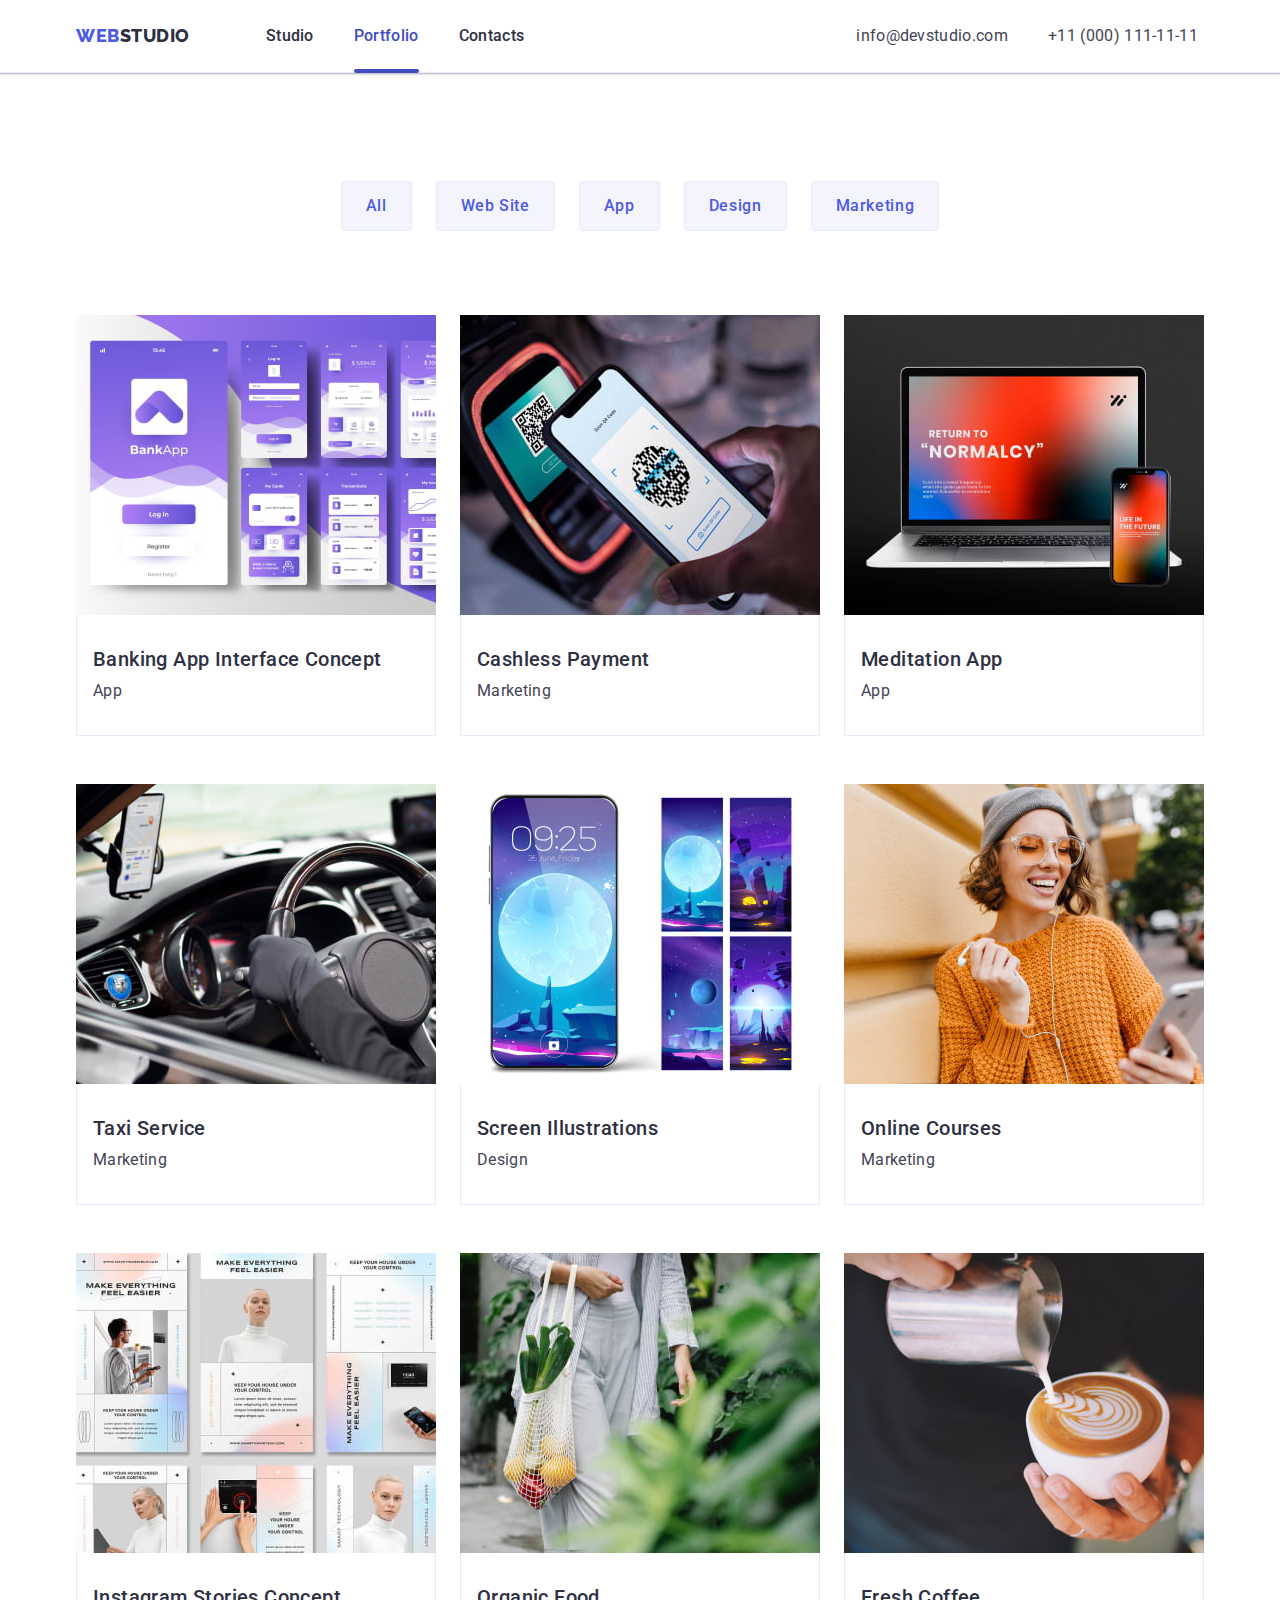
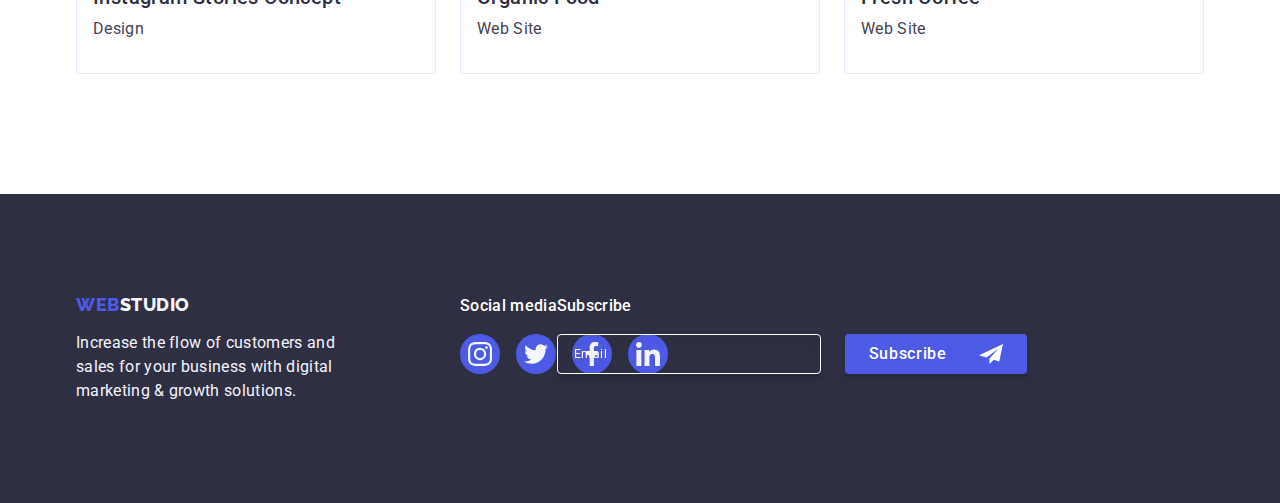
==== commit 3738094c: "Sum up" ====
--- a/portfolio.html
+++ b/portfolio.html
@@ -260,19 +260,20 @@
                                 </svg>
                             </a>
                         </li>
-                    <div>
-                        <p class="footer-subscribe-desk">Subscribe</p>
-                        <form class="subscribe-form" name="subscribe_form">
-                            <label class="subscribe-form-label">
-                                <input class="subscribe-form-input" type="email" name="user_email" placeholder="Email" />
-                            </label>
-                            <button class="hero-btn subscribe-btn" type="submit">Subscribe
-                                <svg class="subscribe-form-icon" width="24" height="24">
-                                    <use href="./images/icons.svg#icon-subscribe"></use>
-                                </svg>
-                            </button>
-                        </form>
-                    </div>
+                    </ul>
+                </div>
+                <div>
+                    <p class="footer-subscribe-desk">Subscribe</p>
+                    <form class="subscribe-form" name="subscribe_form">
+                        <label class="subscribe-form-label">
+                            <input class="subscribe-form-input" type="email" name="user_email" placeholder="Email" />
+                        </label>
+                        <button class="hero-btn subscribe-btn" type="submit">Subscribe
+                            <svg class="subscribe-form-icon" width="24" height="24">
+                                <use href="./images/icons.svg#icon-subscribe"></use>
+                            </svg>
+                        </button>
+                    </form>
                 </div>
             </div>
         </footer>
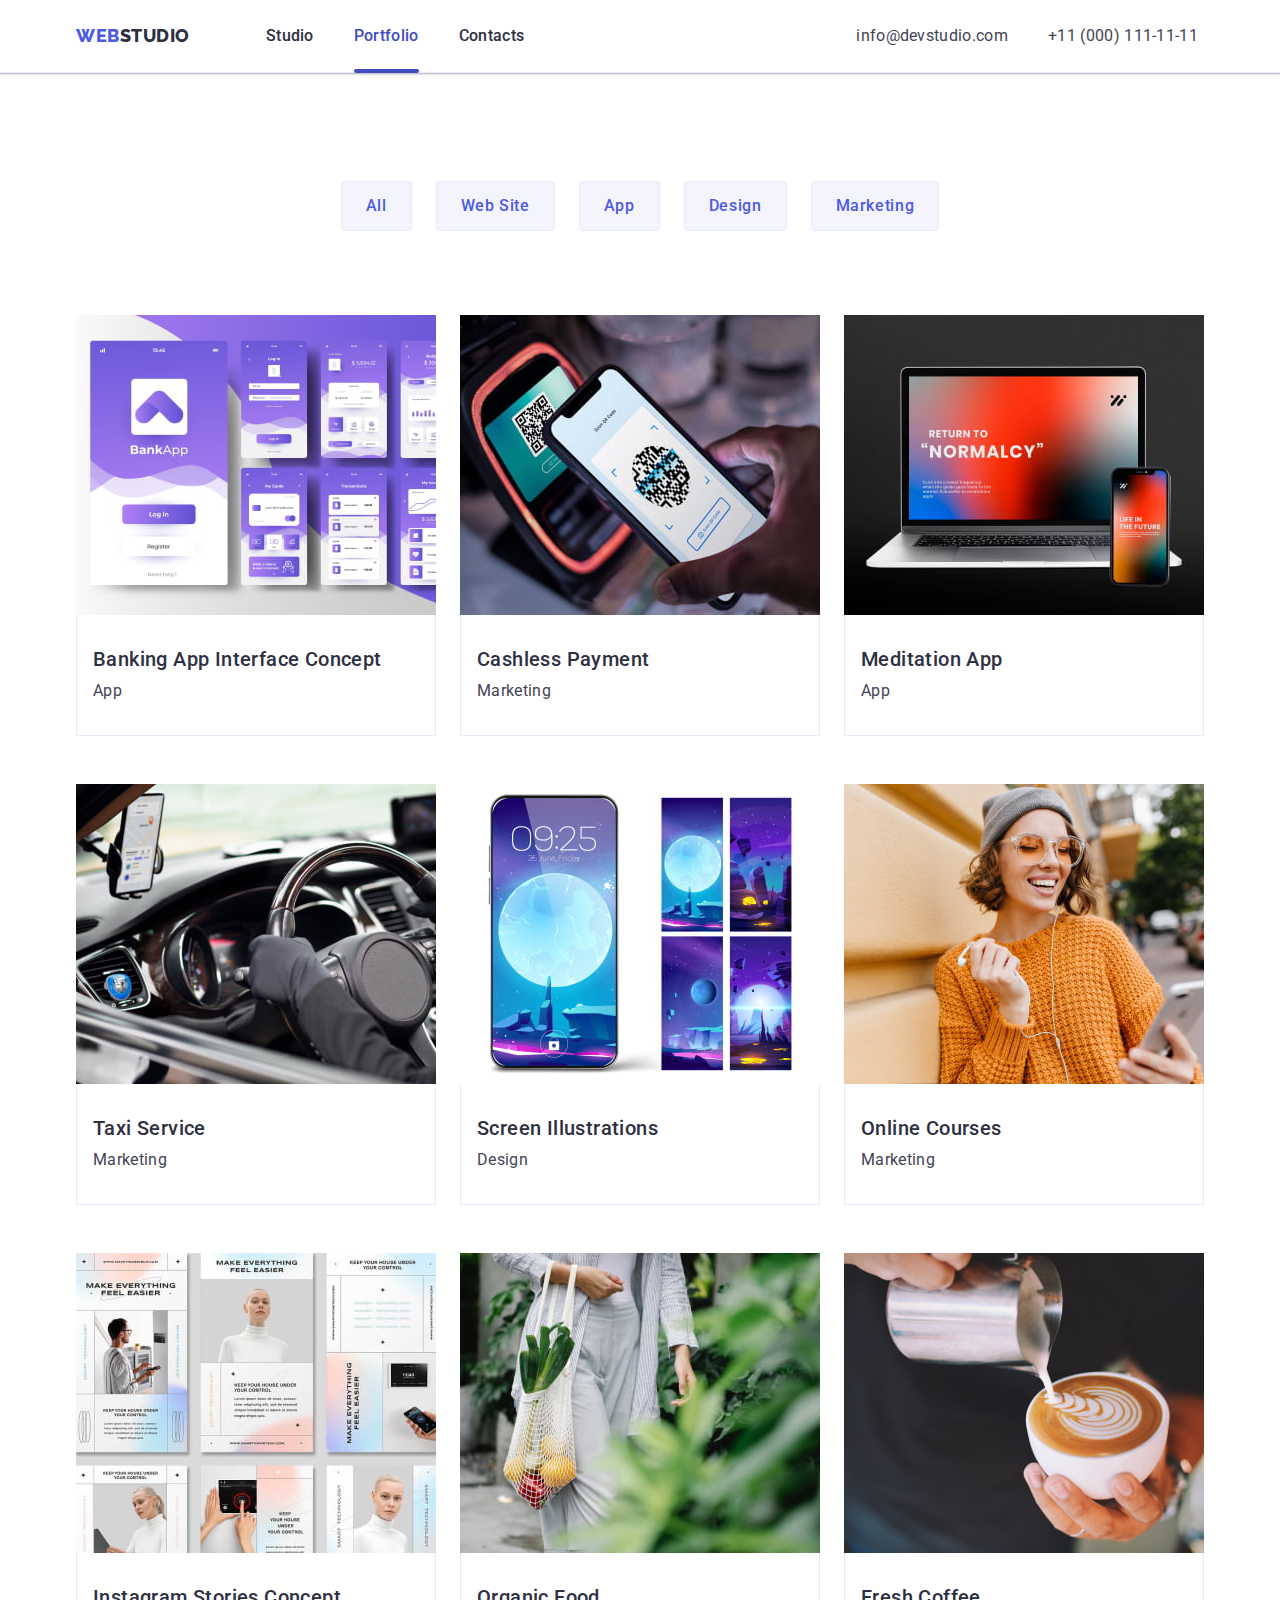
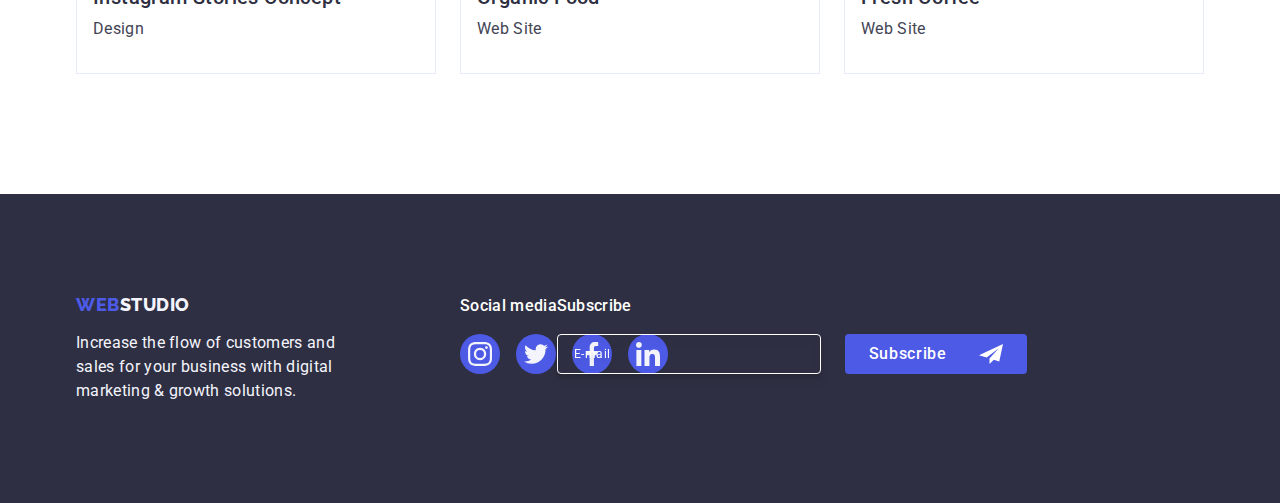
==== commit 6777ddc0: "Save" ====
--- a/portfolio.html
+++ b/portfolio.html
@@ -262,13 +262,13 @@
                         </li>
                     </ul>
                 </div>
-                <div>
+                <div class="footer-form">
                     <p class="footer-subscribe-desk">Subscribe</p>
                     <form class="subscribe-form" name="subscribe_form">
                         <label class="subscribe-form-label">
-                            <input class="subscribe-form-input" type="email" name="user_email" placeholder="Email" />
+                            <input class="subscribe-form-input" type="email" name="user_email" placeholder="E-mail" />
                         </label>
-                        <button class="hero-btn subscribe-btn" type="submit">Subscribe
+                        <button class="subscribe-btn" type="submit">Subscribe
                             <svg class="subscribe-form-icon" width="24" height="24">
                                 <use href="./images/icons.svg#icon-subscribe"></use>
                             </svg>
--- a/css/styles.css
+++ b/css/styles.css
@@ -597,7 +597,7 @@
 }
 
 .footer-subtitle {
-    display: inline-block;
+    display: flex;
     justify-content: center;
     align-content: center;
     min-width: 96px;
@@ -613,7 +613,7 @@
 }
 
 .footer-link {
-    display: inline-block;
+    display: flex;
     margin-bottom: 16px;
     padding-top: 0;
     padding-bottom: 0;
@@ -664,6 +664,9 @@
 .subscribe-form {
     display: flex;
     gap: 24px;
+}
+
+.footer-form {
 }
 
 .subscribe-form-label {
@@ -701,7 +704,6 @@
     font-size: 12px;
     line-height: 1.5;
     letter-spacing: 0.04em;
-
 }
 
 .subscribe-form-input:focus {
@@ -715,6 +717,7 @@
 
 .subscribe-form-icon {
     fill: var(--main-background-cl);
+    flex-shrink: 0;
     margin-left: 16px;
 }
 
@@ -913,10 +916,6 @@
     position: relative;
 }
 
-.modal-form-input:focus {
-    border-color: var(--main-logo-cl);
-}
-
 .modal-form-input:focus + .modal-form-icon {
     fill: var(--main-logo-cl);
 }
@@ -1026,7 +1025,6 @@
     display: flex;
     user-select: none;
 
-    
     color: var(--main-grey-cl);
     font-size: 12px;
     font-weight: 400;
